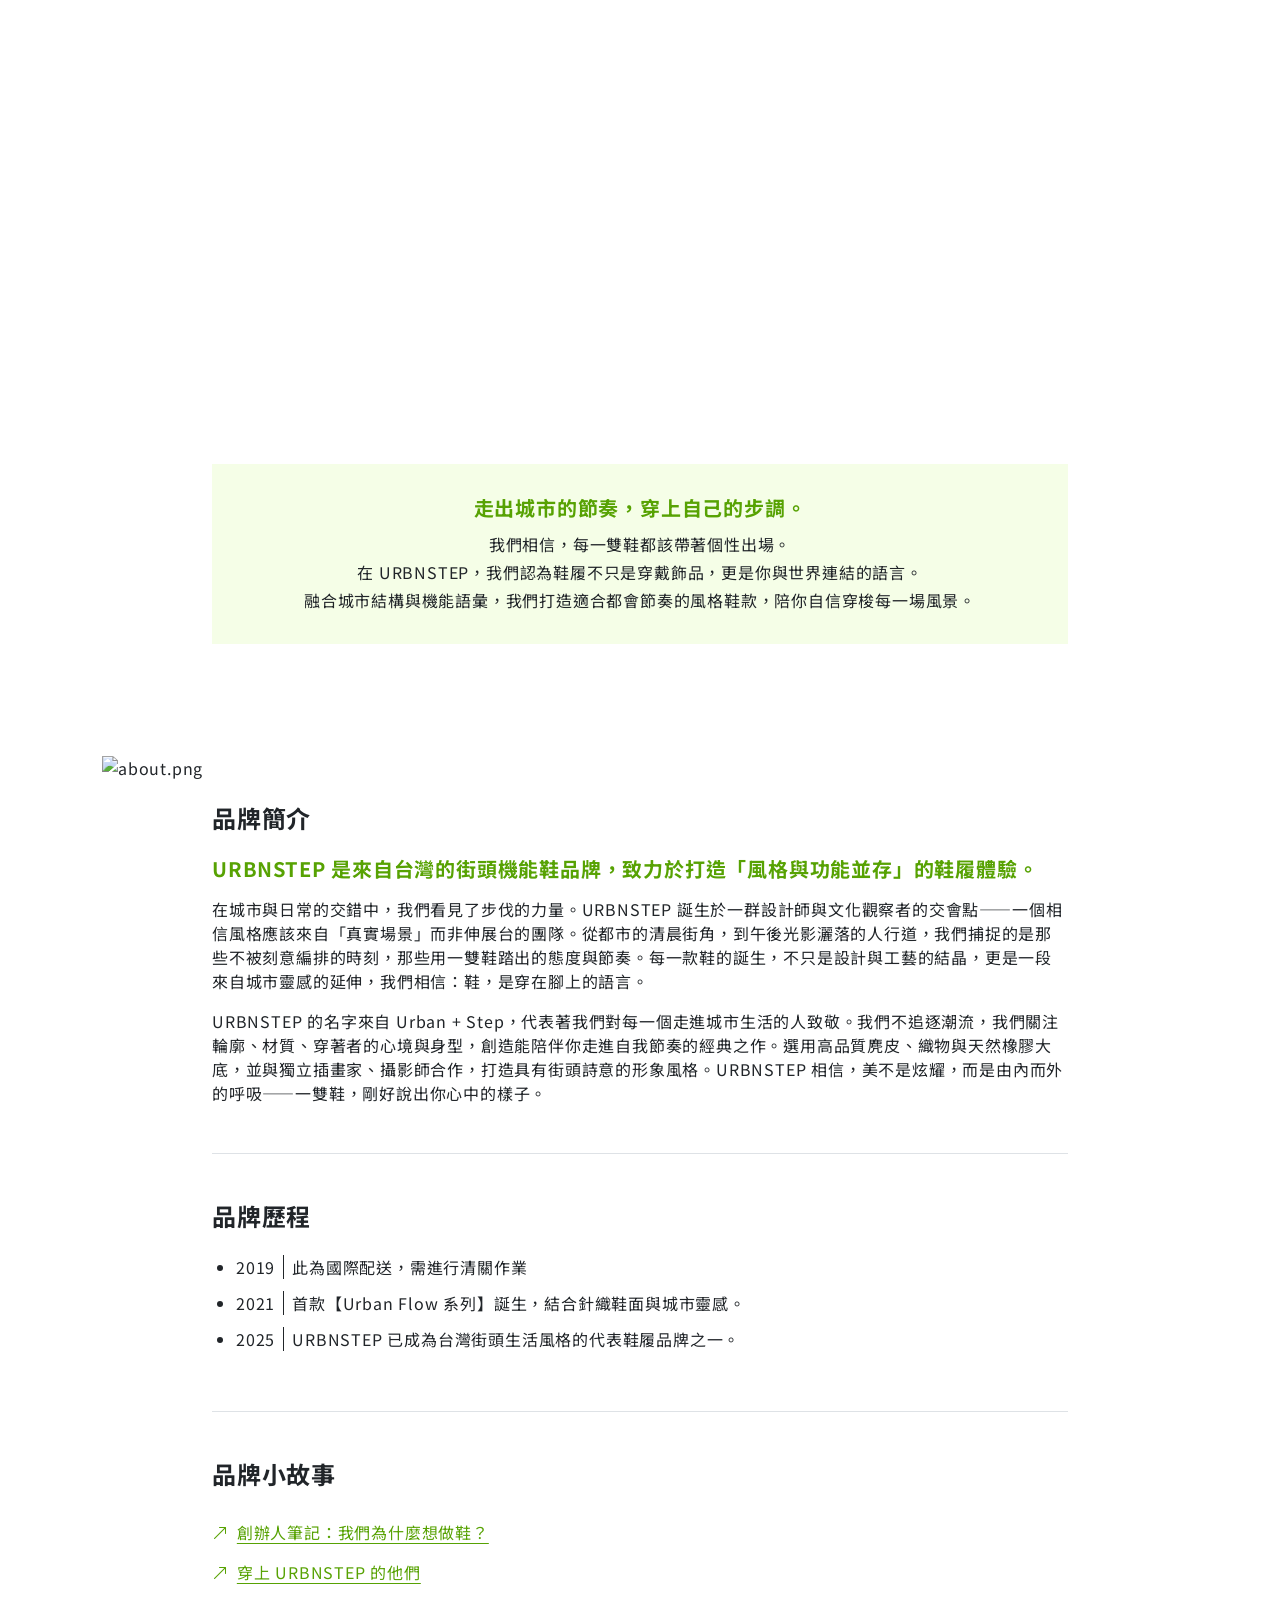
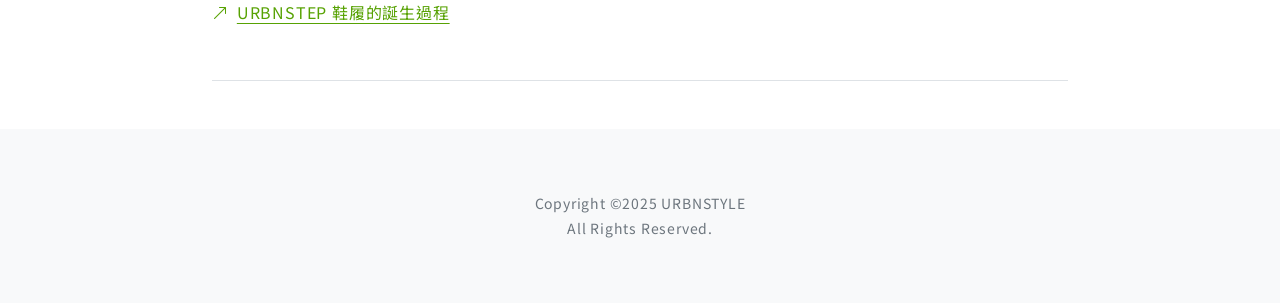
==== story.html @ c9100e8e "第一次上傳：鞋子電商網頁" ====
<!DOCTYPE html>
<html lang="zh-TW">
<head>
    <meta charset="UTF-8">
    <meta name="viewport" content="width=device-width, initial-scale=1.0">
    <title>第一堂 - 品牌介紹頁</title>
    <link rel="stylesheet" href="css/reset.css">
    <link rel="stylesheet" href="css/style.css">
    <link rel="preconnect" href="https://fonts.googleapis.com">
<link rel="preconnect" href="https://fonts.gstatic.com" crossorigin>
<link href="https://fonts.googleapis.com/css2?family=Castoro:ital@0;1&family=Exile&family=LXGW+WenKai+TC&family=Noto+Sans+JP:wght@100..900&family=Noto+Sans+TC:wght@100..900&display=swap" rel="stylesheet">
<link rel="stylesheet" href="https://cdn.jsdelivr.net/npm/bootstrap-icons@1.13.1/font/bootstrap-icons.min.css">
</head>
<body>
        <div class="header">
            <h1 class="h1 text-white">
                品牌故事<br><span class="eng-title">Brand Story</span>
            </h1>
        </div>
        <div class="container">
            <div class=" py-64 ">
                <div class="bg-primary-100 p-32 story mb-48">
                    <h3 class="h5 text-primary-400 mb-12">走出城市的節奏，穿上自己的步調。</h3>
                    <p class="mb-4">我們相信，每一雙鞋都該帶著個性出場。</p>
                    <p class="mb-4">在 URBNSTEP，我們認為鞋履不只是穿戴飾品，更是你與世界連結的語言。</p>
                    <p>融合城市結構與機能語彙，我們打造適合都會節奏的風格鞋款，陪你自信穿梭每一場風景。</p>
                </div>
            </div>
            <div class="line mb-48 pb-48 about">
            <img src="https://github.com/hexschool/2022-web-layout-training/blob/main/2025-week1/about.png?raw=true" alt="about.png" class="mb-24">
            <h2 class="h4 mb-24">品牌簡介</h2>
            <p class="h5 text-primary-400 mb-16">URBNSTEP 是來自台灣的街頭機能鞋品牌，致力於打造「風格與功能並存」的鞋履體驗。</p>
            <p class="mb-16">在城市與日常的交錯中，我們看見了步伐的力量。URBNSTEP 誕生於一群設計師與文化觀察者的交會點——一個相信風格應該來自「真實場景」而非伸展台的團隊。從都市的清晨街角，到午後光影灑落的人行道，我們捕捉的是那些不被刻意編排的時刻，那些用一雙鞋踏出的態度與節奏。每一款鞋的誕生，不只是設計與工藝的結晶，更是一段來自城市靈感的延伸，我們相信：鞋，是穿在腳上的語言。</p>
            <p>URBNSTEP 的名字來自 Urban + Step，代表著我們對每一個走進城市生活的人致敬。我們不追逐潮流，我們關注輪廓、材質、穿著者的心境與身型，創造能陪伴你走進自我節奏的經典之作。選用高品質麂皮、織物與天然橡膠大底，並與獨立插畫家、攝影師合作，打造具有街頭詩意的形象風格。URBNSTEP 相信，美不是炫耀，而是由內而外的呼吸——一雙鞋，剛好說出你心中的樣子。</p>
            
            </div>
            <div class="line mb-48 pb-48">
                <h2 class="h4 mb-24">品牌歷程</h2>
                <ul class="history-list">
                    <li class="mb-12"><time datetime="2019" class="pe-8">2019</time><span class="history">此為國際配送，需進行清關作業
                    </span></li>
                    <li class="mb-12"><time datetime="2021" class="pe-8">2021</time><span class="history">首款【Urban Flow 系列】誕生，結合針織鞋面與城市靈感。
                    </span></li><li class="mb-12"><time datetime="2025" class="pe-8">2025</time><span class="history">URBNSTEP 已成為台灣街頭生活風格的代表鞋履品牌之一。
                    </span></li>    
                </ul>
            </div>
            <div class="line mb-48 pb-48">
                <h2 class="h4 mb-24">品牌小故事</h2>
                <a href="#" class="py-8"><i class="bi bi-arrow-up-right"></i>創辦人筆記：我們為什麼想做鞋？</a>
                <a href="#" class="py-8"><i class="bi bi-arrow-up-right"></i>穿上 URBNSTEP 的他們</a>
                <a href="#" class="py-8"><i class="bi bi-arrow-up-right"></i>URBNSTEP 鞋履的誕生過程</a>
            </div>
        </div>
        <footer class="text-sm text-primary-600 py-64 bg-neutral-100 footer">
            <p class="mb-4 text-neutral-600">Copyright ©2025 URBNSTYLE</p>
            <p class="text-neutral-600">All Rights Reserved.</p>
        </footer>
</body>
</html>
---- css/style.css ----
/* 引入字體 */
@import url('https://fonts.googleapis.com/css2?family=Castoro:ital@0;1&family=Exile&family=LXGW+WenKai+TC&family=Noto+Sans+JP:wght@100..900&family=Noto+Sans+TC:wght@100..900&display=swap');

a {
    color: var(--primary-400);
    text-underline-offset: 4px;
    display: block;
}
a:hover {
    color: #ffa0fa;
    text-decoration: underline;
}

body{
    font-family: "Noto Sans TC", sans-serif;
    line-height: 1.5;
    letter-spacing: 0.05em;
    color: var(--neutral-900);
}

img{
    vertical-align: middle;
}

.container {
    max-width: 856px;
    margin: 0 auto;
}
/* 顏色變數 */

:root {
    --primary-100: #f5fee7;
    --primary-200: #e8fec5;
    --primary-300: #c0fa73;
    --primary-400: #57A203;
    --primary-500: #477a11;
    --neutral-0:   #ffffff;
    --neutral-100: #F8F9FA;
    --neutral-200: #e9ecef;
    --neutral-300: #DEE2E6;
    --neutral-400: #ced4da;
    --neutral-500: #adb5bd;
    --neutral-600: #6c757d;
    --neutral-700: #495057;
    --neutral-800: #343a40;
    --neutral-900: #212529;
    --danger-300:  #d74f4f;
}
/* 字體大小 */
.h1{
    font-size: 40px;
    line-height: 1.2;
    font-weight: 700;
}
.h2{
    font-size: 36px;
    line-height: 1.2;
    font-weight: 700;
}
.h3 {
    font-size: 28px;
    line-height: 1.2;
    font-weight: 700;
}
.h4 {
    font-size: 24px;
    line-height: 1.2;
    font-weight: 700;
}
.h5 {
    font-size: 20px;
    line-height: 1.2;
    font-weight: 700;
}

.text-sm{
    font-size: 14px;
    font-weight: 400;
}
/* 文字顏色 */
.text-white{
    color: var(--neutral-0);
}
.text-neutral-600{
    color: var(--neutral-600);
}
.text-primary-400{
    color: var(--primary-400);
}

.bg-primary-100{
    background-color: var(--primary-100);
}

.bg-neutral-100{
    background-color: var(--neutral-100);
}   

.bg-neutral-300{
    background-color: var(--neutral-300);
}

.bg-neutral-600{
    background-color: var(--neutral-600);
}

.bg-neutral-900{
    background-color: var(--neutral-900);
}
/* 對齊 */
.p-32 {
    padding: 32px;
}

.py-64 {
    padding-top: 64px;
    padding-bottom: 64px;
}
.py-32 {
    padding-top: 32px;
    padding-bottom: 32px;
}
.py-8 {
    padding-top: 8px;
    padding-bottom: 8px;
}
.pb-48 {
    padding-bottom: 48px;
}

.pe-8 {
    padding-right: 8px;
}

.py-64 {
    padding-top: 64px;
    padding-bottom: 64px;
}
.mb-48 {
    margin-bottom: 48px;
}

.mb-24 {
    margin-bottom: 24px;
}
.mb-12 {
    margin-bottom: 12px;
}
.mb-16 {
    margin-bottom: 16px;
}
.mb-4 {
    margin-bottom: 4px;
}

/* 正文開始～～ */

.header {
    background-image: url('https://github.com/hexschool/2022-web-layout-training/blob/main/2025-week1/hero.png?raw=true');
    background-repeat: no-repeat;
    background-size: cover;
    background-position: center;
    padding: 152px 0px;
    text-align: center;
}

.eng-title {
    font-size: 28px;
}

.story {
    background-repeat: 12px;
    text-align: center;
}

.about img {
    width: 1076px;
    margin-right: -110px;
    margin-left: -110px; 
}
.line{
    border-bottom: 1px solid var(--neutral-300);
}

.history {
    border-left: 1px solid var(--neutral-900);
    padding-left: 8px;
}
.history-list {
    list-style-type: disc;
    padding-left: 24px;
}
.bi {
    padding-right: 8px;
    vertical-align: bottom;
}
.footer {
    text-align: center;
}
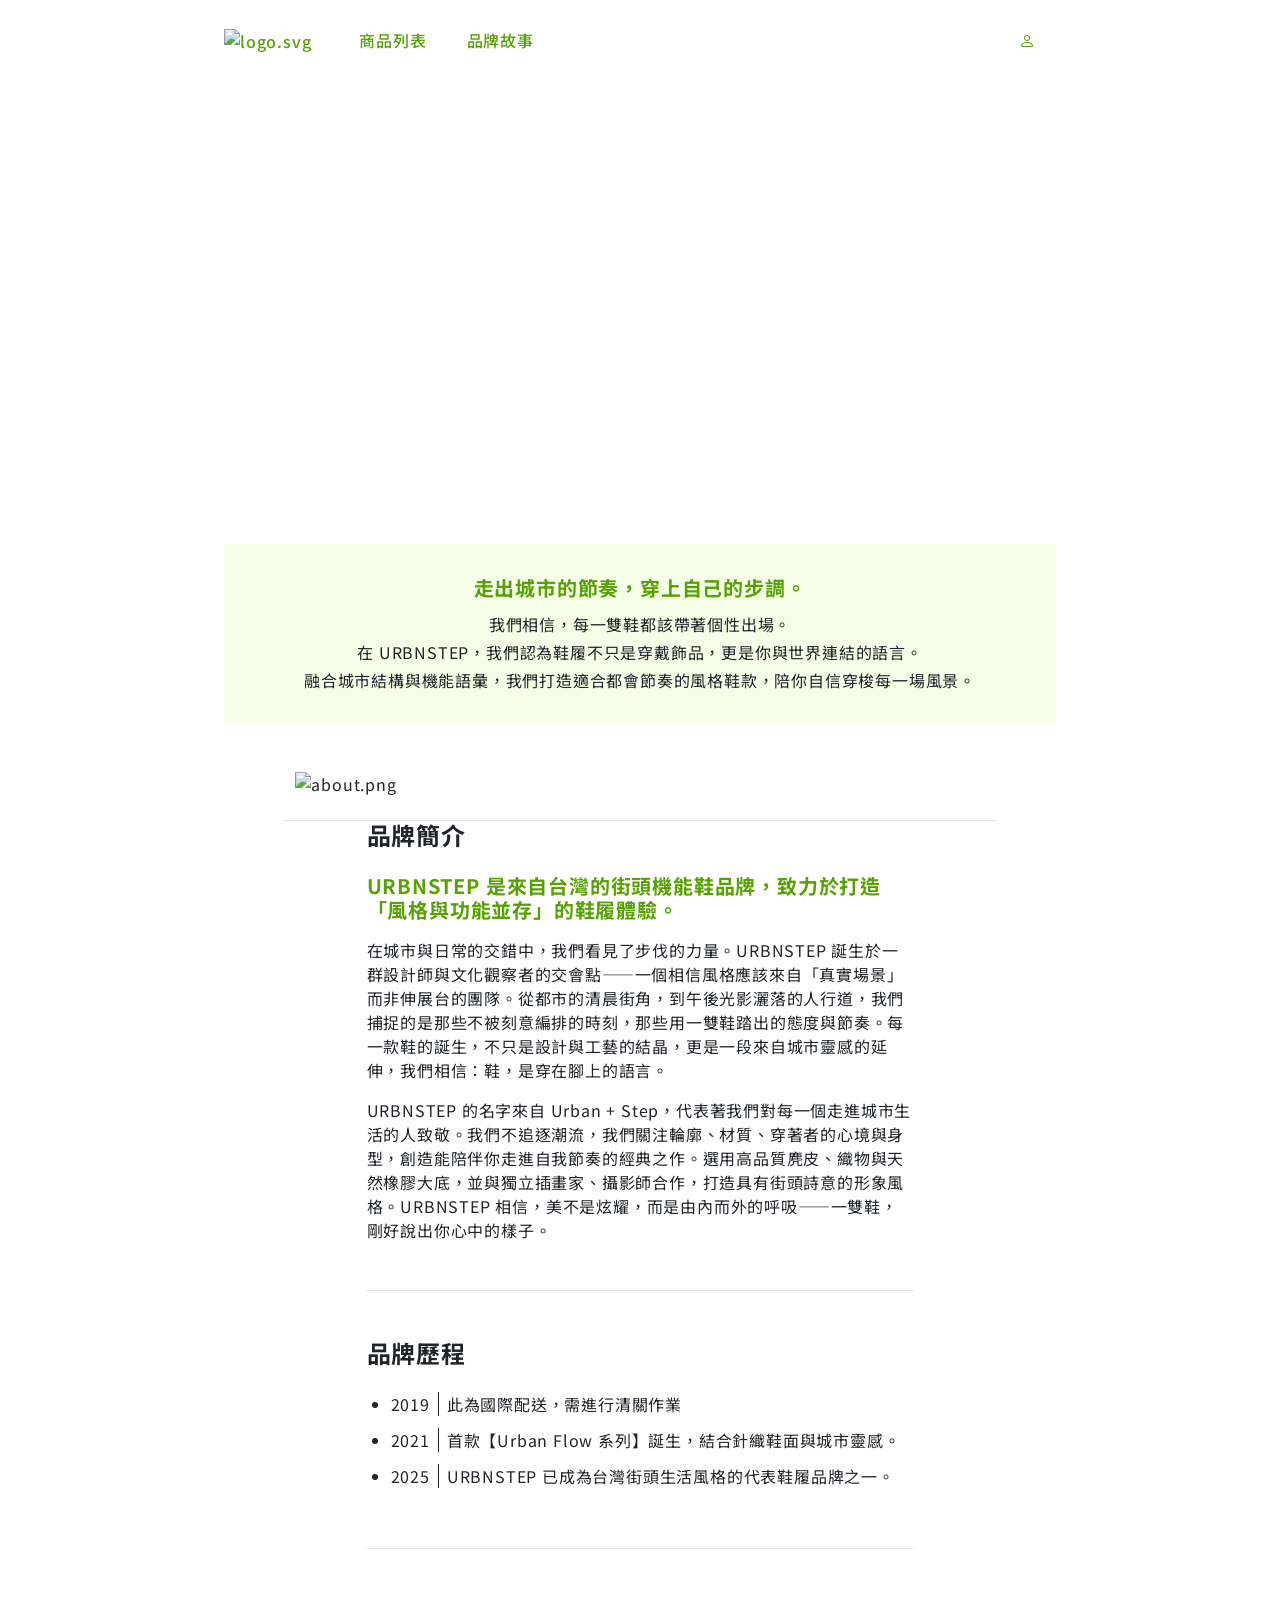
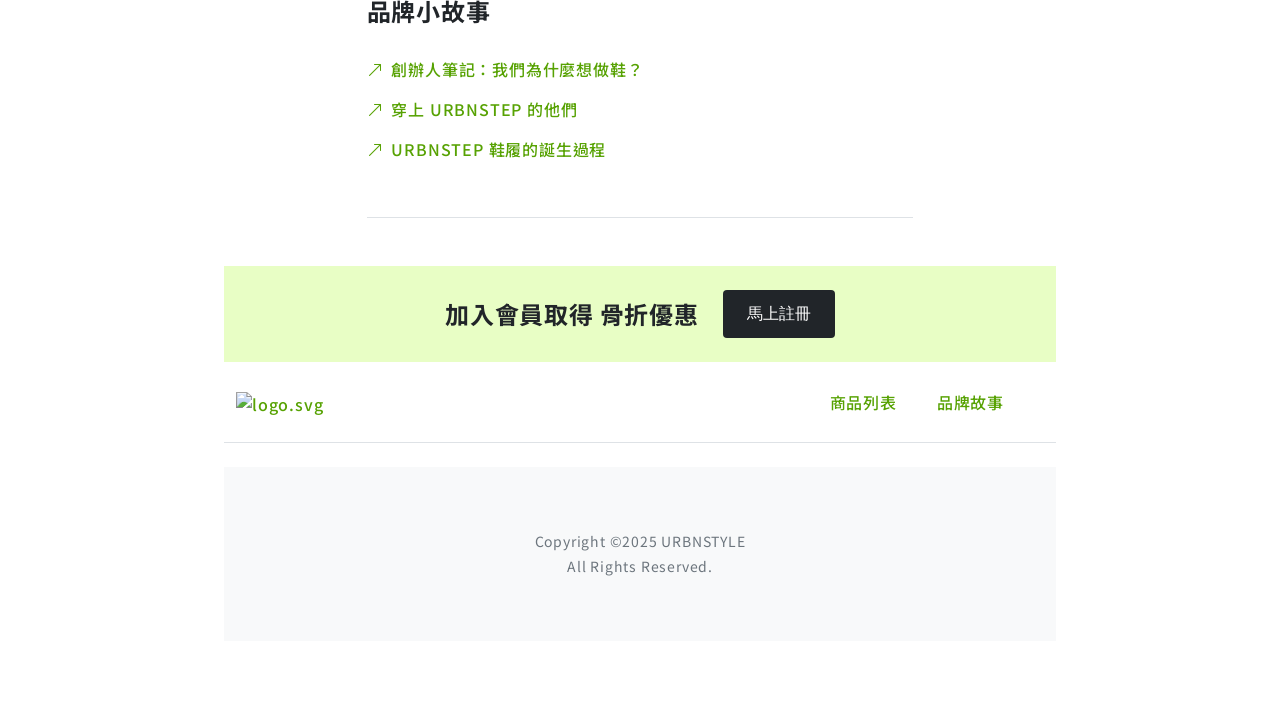
==== commit 849240ed: "上傳第三週作業" ====
--- a/story.html
+++ b/story.html
@@ -5,6 +5,7 @@
     <meta name="viewport" content="width=device-width, initial-scale=1.0">
     <title>第一堂 - 品牌介紹頁</title>
     <link rel="stylesheet" href="css/reset.css">
+    <link rel="stylesheet" href="css/all.css">
     <link rel="stylesheet" href="css/style.css">
     <link rel="preconnect" href="https://fonts.googleapis.com">
 <link rel="preconnect" href="https://fonts.gstatic.com" crossorigin>
@@ -12,30 +13,51 @@
 <link rel="stylesheet" href="https://cdn.jsdelivr.net/npm/bootstrap-icons@1.13.1/font/bootstrap-icons.min.css">
 </head>
 <body>
-        <div class="header">
-            <h1 class="h1 text-white">
+    <nav class="container py-16 py-sm-12 d-flex align-center justify-between">
+        <ul class="d-flex align-center">
+            <li class="mr-48">
+                <a href="index.html"><img src="https://raw.githubusercontent.com/hexschool/2022-web-layout-training/6d666caf369e2de99b649ce9fc967d13e36f30b5/2025-week1/logo.svg" alt="logo.svg"></a>
+            </li>
+            <li class="mr-40 d-sm-none"><a href="products.html" class="py-12">商品列表</a></li>
+            <li class="d-sm-none"><a href="story.html" class="py-12">品牌故事</a></li>
+        </ul>
+    <a href="#" class="p-12"><i class="bi bi-person"></i></a>
+    </nav> 
+    <div class="header">
+            <h1 class="h1 h3-md text-white">
                 品牌故事<br><span class="eng-title">Brand Story</span>
             </h1>
-        </div>
-        <div class="container">
-            <div class=" py-64 ">
-                <div class="bg-primary-100 p-32 story mb-48">
+    </div>
+        <div class="container py-64 py-md-32">
+            <div class="justify-center">
+                <div class="col-md-4">
+                <div class="bg-primary-100 p-32 py-md-24 story quote mb-48 mb-md-32">
                     <h3 class="h5 text-primary-400 mb-12">走出城市的節奏，穿上自己的步調。</h3>
                     <p class="mb-4">我們相信，每一雙鞋都該帶著個性出場。</p>
                     <p class="mb-4">在 URBNSTEP，我們認為鞋履不只是穿戴飾品，更是你與世界連結的語言。</p>
                     <p>融合城市結構與機能語彙，我們打造適合都會節奏的風格鞋款，陪你自信穿梭每一場風景。</p>
                 </div>
+                </div>
             </div>
-            <div class="line mb-48 pb-48 about">
-            <img src="https://github.com/hexschool/2022-web-layout-training/blob/main/2025-week1/about.png?raw=true" alt="about.png" class="mb-24">
-            <h2 class="h4 mb-24">品牌簡介</h2>
-            <p class="h5 text-primary-400 mb-16">URBNSTEP 是來自台灣的街頭機能鞋品牌，致力於打造「風格與功能並存」的鞋履體驗。</p>
-            <p class="mb-16">在城市與日常的交錯中，我們看見了步伐的力量。URBNSTEP 誕生於一群設計師與文化觀察者的交會點——一個相信風格應該來自「真實場景」而非伸展台的團隊。從都市的清晨街角，到午後光影灑落的人行道，我們捕捉的是那些不被刻意編排的時刻，那些用一雙鞋踏出的態度與節奏。每一款鞋的誕生，不只是設計與工藝的結晶，更是一段來自城市靈感的延伸，我們相信：鞋，是穿在腳上的語言。</p>
+            <div class="row justify-center">
+                <div class="line col-10 col-md-4">
+                    <img src="https://github.com/hexschool/2022-web-layout-training/blob/main/2025-week1/about.png?raw=true" alt="about.png" class="mb-24 mb-md-16">
+                </div>
+            </div>
+            
+            <div class="row justify-center">
+                <div class="col-8 col-md-4">
+                    <div class="pb-48 pb-md-32 mb-48 mb-md-32 line">
+            <h2 class="h4 h5-md mb-24 mb-md-16">品牌簡介</h2>
+            <p class="h5 h6-md text-primary-400 mb-16 mb-md-12">
+                URBNSTEP 是來自台灣的街頭機能鞋品牌，致力於打造「風格與功能並存」的鞋履體驗。
+            </p>
+            <p class="mb-16 mb-md-12">在城市與日常的交錯中，我們看見了步伐的力量。URBNSTEP 誕生於一群設計師與文化觀察者的交會點——一個相信風格應該來自「真實場景」而非伸展台的團隊。從都市的清晨街角，到午後光影灑落的人行道，我們捕捉的是那些不被刻意編排的時刻，那些用一雙鞋踏出的態度與節奏。每一款鞋的誕生，不只是設計與工藝的結晶，更是一段來自城市靈感的延伸，我們相信：鞋，是穿在腳上的語言。</p>
             <p>URBNSTEP 的名字來自 Urban + Step，代表著我們對每一個走進城市生活的人致敬。我們不追逐潮流，我們關注輪廓、材質、穿著者的心境與身型，創造能陪伴你走進自我節奏的經典之作。選用高品質麂皮、織物與天然橡膠大底，並與獨立插畫家、攝影師合作，打造具有街頭詩意的形象風格。URBNSTEP 相信，美不是炫耀，而是由內而外的呼吸——一雙鞋，剛好說出你心中的樣子。</p>
             
             </div>
-            <div class="line mb-48 pb-48">
-                <h2 class="h4 mb-24">品牌歷程</h2>
+            <div class="pb-48 pb-md-32 mb-48 mb-md-32 line">
+                <h2 class="h4 h5-md mb-24 mb-md-16">品牌歷程</h2>
                 <ul class="history-list">
                     <li class="mb-12"><time datetime="2019" class="pe-8">2019</time><span class="history">此為國際配送，需進行清關作業
                     </span></li>
@@ -44,13 +66,32 @@
                     </span></li>    
                 </ul>
             </div>
-            <div class="line mb-48 pb-48">
-                <h2 class="h4 mb-24">品牌小故事</h2>
+            <div class="line mb-48 pb-48 pb-md-32">
+                <h2 class="h4 h5-md mb-24 mb-md-16">品牌小故事</h2>
                 <a href="#" class="py-8"><i class="bi bi-arrow-up-right"></i>創辦人筆記：我們為什麼想做鞋？</a>
                 <a href="#" class="py-8"><i class="bi bi-arrow-up-right"></i>穿上 URBNSTEP 的他們</a>
                 <a href="#" class="py-8"><i class="bi bi-arrow-up-right"></i>URBNSTEP 鞋履的誕生過程</a>
             </div>
+        </div> 
         </div>
+
+
+        <div class="bg-primary-200 d-flex justify-center align-center py-24">
+        <p class="h4 h5-sm mr-24 me-sm-16">加入會員取得 骨折優惠</p>
+        <button type="button" class="btn btn-dark">馬上註冊</button>
+        </div>
+
+        <nav class="container mb-24 py-sm-12 py-16 d-flex align-center justify-between line d-sm-block">
+        <a href="index.html" class="mb-sm-8"><img src="https://raw.githubusercontent.com/hexschool/2022-web-layout-training/6d666caf369e2de99b649ce9fc967d13e36f30b5/2025-week1/logo.svg" alt="logo.svg"></a>
+        <ul class="d-flex justify-end align-center d-sm-block px-sm-12">
+            <li class="mr-48">
+            </li>
+            <li class="mr-40 ms-sm-0 mb-sm-4"><a href="products.html" class="py-12">商品列表</a></li>
+            <li class="mr-40"><a href="story.html" class="py-12">品牌故事</a></li>
+        </ul>
+    </nav>
+
+
         <footer class="text-sm text-primary-600 py-64 bg-neutral-100 footer">
             <p class="mb-4 text-neutral-600">Copyright ©2025 URBNSTYLE</p>
             <p class="text-neutral-600">All Rights Reserved.</p>
--- a/css/all.css
+++ b/css/all.css
@@ -0,0 +1,537 @@
+/* 引入字體 */
+@import url('https://fonts.googleapis.com/css2?family=Castoro:ital@0;1&family=Exile&family=LXGW+WenKai+TC&family=Noto+Sans+JP:wght@100..900&family=Noto+Sans+TC:wght@100..900&display=swap');
+
+a {
+    color: var(--neutral-900);
+    text-decoration: none;
+    display: block;
+    font-weight: 500;
+}
+a:hover {
+    color: var(--primary-400);
+    text-decoration: underline;
+}
+
+body{
+    font-family: "Noto Sans TC", sans-serif;
+    line-height: 1.5;
+    letter-spacing: 0.05em;
+    color: var(--neutral-900);
+}
+
+img{
+    vertical-align: middle;
+    max-width: 100%;
+    height: auto;
+}
+
+/* 通用樣式 */
+
+.container {
+    max-width: 1320px;
+    margin: 0 auto;
+    padding-left: 12px;
+    padding-right: 12px;
+}
+.row{
+    display: flex;
+    flex-wrap: wrap;
+    margin-right: -12px;
+    margin-left: -12px;
+}
+.col-1 {
+    padding-left: 12px;
+    padding-right: 12px;
+    width: calc(100% / 12);
+}
+.col-2 {
+    padding-left: 12px;
+    padding-right: 12px;
+    width: calc(100% / 12*2);
+}
+.col-3 {
+    padding-left: 12px;
+    padding-right: 12px;
+    width: calc(100% / 12*3);
+}
+.col-4 {
+    padding-left: 12px;
+    padding-right: 12px;
+    width: calc(100% / 12*4);
+}
+.col-5 {
+    padding-left: 12px;
+    padding-right: 12px;
+    width: calc(100% / 12*5);
+}
+.col-6 {
+    padding-left: 12px;
+    padding-right: 12px;
+    width: calc(100% / 12*6);
+}
+.col-7 {
+    padding-left: 12px;
+    padding-right: 12px;
+    width: calc(100% / 12*7);
+}
+.col-8 {
+    padding-left: 12px;
+    padding-right: 12px;
+    width: calc(100% / 12*8);
+}
+.col-9 {
+    padding-left: 12px;
+    padding-right: 12px;
+    width: calc(100% / 12*9);
+}
+.col-10 {
+    padding-left: 12px;
+    padding-right: 12px;
+    width: calc(100% / 12*10);
+}
+.col-11 {
+    padding-left: 12px;
+    padding-right: 12px;
+    width: calc(100% / 12*11);
+}
+.col-12 {
+    padding-left: 12px;
+    padding-right: 12px;
+    width: calc(100% / 12*12);
+}
+@media(max-width:767px){
+    .row {
+        margin-left: -6px;
+        margin-right: -6px;
+    }
+    .col-md-1 {
+        padding-left: 6px;
+        padding-right: 6px;
+        width: calc(100% / 4);
+    }
+    .col-md-2 {
+        padding-left: 6px;
+        padding-right: 6px;
+        width: calc(100% / 4*2);
+    }
+    .col-md-3 {
+        padding-left: 6px;
+        padding-right: 6px;
+        width: calc(100% / 4*3);
+    }
+    .col-md-4 {
+        padding-left: 6px;
+        padding-right: 6px;
+        width: calc(100%);
+    }
+}
+
+
+.d-flex {
+    display: flex;
+}
+.d-none {
+    display: none;
+}
+@media(max-width:767px){
+    .d-md-block {
+        display: block;
+    }
+    .d-md-none {
+        display: none;
+    }
+}
+
+@media(max-width:576px){
+    .d-sm-block {
+        display: block;
+    }
+    .d-sm-none {
+        display: none;
+    }
+}
+
+
+.justify-between {
+    justify-content: space-between;
+    
+}
+.justify-center {
+    justify-content: center;
+    
+}
+.justify-end {
+    justify-content: end;
+}
+
+
+.align-center {
+    align-items: center;
+}
+
+.flex-wrap {
+    flex-wrap: wrap;
+}
+
+.gap-8 {
+    gap: 8px;
+}
+
+
+/* 顏色變數 */
+
+:root {
+    --primary-100: #f5fee7;
+    --primary-200: #e8fec5;
+    --primary-300: #c0fa73;
+    --primary-400: #57A203;
+    --primary-500: #477a11;
+    --neutral-0:   #ffffff;
+    --neutral-100: #F8F9FA;
+    --neutral-200: #e9ecef;
+    --neutral-300: #DEE2E6;
+    --neutral-400: #ced4da;
+    --neutral-500: #adb5bd;
+    --neutral-600: #6c757d;
+    --neutral-700: #495057;
+    --neutral-800: #343a40;
+    --neutral-900: #212529;
+    --danger-300:  #d74f4f;
+}
+/* 字體大小 */
+.h1{
+    font-size: 40px;
+    line-height: 1.2;
+    font-weight: 700;
+}
+.h2{
+    font-size: 36px;
+    line-height: 1.2;
+    font-weight: 700;
+}
+.h3 {
+    font-size: 28px;
+    line-height: 1.2;
+    font-weight: 700;
+}
+.h4 {
+    font-size: 24px;
+    line-height: 1.2;
+    font-weight: 700;
+}
+.h5 {
+    font-size: 20px;
+    line-height: 1.2;
+    font-weight: 700;
+}
+
+@media(max-width:767px){
+    .h3-md {
+        font-size: 28px;
+    }
+    .h4-md {
+        font-size: 24px;
+    }
+    .h5-md {
+        font-size: 20px;
+    }
+    .h6-md {
+        font-size: 16px;
+    }
+}
+
+@media(max-width:576px){
+    .h3-sm{
+        font-size: 28px;
+    }
+    .h4-sm {
+        font-size: 24px;
+    }
+    .h5-sm {
+        font-size: 20px;
+    }
+    .h6-sm {
+        font-size: 16px;
+    }
+}
+
+.text-sm{
+    font-size: 14px;
+    font-weight: 400;
+}
+/* 文字顏色 */
+.text-white{
+    color: var(--neutral-0);
+}
+.text-neutral-600{
+    color: var(--neutral-600);
+}
+.text-primary-400{
+    color: var(--primary-400);
+}
+.text-danger{
+    color: var(--danger-300);
+}
+.bg-primary-100{
+    background-color: var(--primary-100);
+}
+.bg-primary-200{
+    background-color: var(--primary-200);
+}
+
+.bg-neutral-100{
+    background-color: var(--neutral-100);
+}   
+
+.bg-neutral-300{
+    background-color: var(--neutral-300);
+}
+
+.bg-neutral-600{
+    background-color: var(--neutral-600);
+}
+
+.bg-neutral-900{
+    background-color: var(--neutral-900);
+}
+/* 對齊 */
+.p-12 {
+    padding: 12px;
+}
+.p-32 {
+    padding: 32px;
+}
+.py-8 {
+    padding-top: 8px;
+    padding-bottom: 8px;
+}
+.py-12 {
+    padding-top: 12px;
+    padding-bottom: 12px;
+}
+.py-16 {
+    padding-top: 16px;
+    padding-bottom: 16px;
+}
+.py-24{
+    padding-top: 24px;
+    padding-bottom: 24px;
+}
+.py-64 {
+    padding-top: 64px;
+    padding-bottom: 64px;
+}
+.py-32 {
+    padding-top: 32px;
+    padding-bottom: 32px;
+}
+
+.pb-48 {
+    padding-bottom: 48px;
+}
+.p-12 {
+    padding: 12px;
+}
+.pe-8 {
+    padding-right: 8px;
+}
+
+.py-64 {
+    padding-top: 64px;
+    padding-bottom: 64px;
+}
+@media(max-width:767px){
+    .p-md-24 {
+        padding: 24px;
+    }
+    .py-md-16 {
+        padding-top: 16px;
+        padding-bottom: 16px;
+    }
+    .py-md-32 {
+        padding-top: 32px;
+        padding-bottom: 32px;
+    }
+    .pb-md-32 {
+        padding-bottom: 32px;
+    }
+}
+
+@media(max-width:576px){
+    .px-sm-12 {
+        padding-left: 12px;
+        padding-right: 12px;
+    }
+    .py-sm-12 {
+        padding-top: 12px;
+        padding-bottom: 12px;
+    }
+    .py-sm-32 {
+        padding-top: 32px;
+        padding-bottom: 32px;
+    }
+}
+
+.mb-48 {
+    margin-bottom: 48px;
+}
+.mb-32 {
+    margin-bottom: 32px;
+}
+.mb-24 {
+    margin-bottom: 24px;
+}
+.mb-12 {
+    margin-bottom: 12px;
+}
+.mb-16 {
+    margin-bottom: 16px;
+}
+.mb-4 {
+    margin-bottom: 4px;
+}
+.mb-8 {
+    margin-bottom: 8px;
+}
+.mr-48 {
+    margin-right: 48px;
+}
+.mr-40 {
+    margin-right: 40px;
+}
+.mr-12 {
+    margin-right: 12px;
+}
+.mr-8 {
+    margin-right: 8px;
+}
+.mr-24 {
+    margin-right: 24px;
+}
+@media(max-width:767px){
+    .mb-md-0 {
+        margin-bottom: 0;
+    }
+    .mb-md-8 {
+        margin-bottom: 8px;
+    }
+    .mb-md-16 {
+        margin-bottom: 16px;
+    }
+    .mb-md-24 {
+        margin-bottom: 24px;
+    }
+
+    .mb-md-32 {
+        margin-bottom: 32px;
+    }
+}
+
+@media(max-width:576px){
+.me-sm-0 {
+    margin-right: 0;
+}
+.me-sm-16 {
+    margin-right: 16px;
+}
+.mb-sm-4 {
+    margin-bottom: 4px;
+}
+.mb-sm-8 {
+    margin-bottom: 8px;
+}
+
+}
+
+
+/* 正文開始～～ */
+
+.header {
+    background-image: url('https://github.com/hexschool/2022-web-layout-training/blob/main/2025-week1/hero.png?raw=true');
+    background-repeat: no-repeat;
+    background-size: cover;
+    background-position: center;
+    padding: 152px 0px;
+    text-align: center;
+}
+
+.eng-title {
+    font-size: 28px;
+}
+
+.story {
+    background-repeat: 12px;
+    text-align: center;
+}
+
+.about img {
+    width: 1076px;
+    margin-right: -110px;
+    margin-left: -110px; 
+}
+.line{
+    border-bottom: 1px solid var(--neutral-300);
+}
+
+.history {
+    border-left: 1px solid var(--neutral-900);
+    padding-left: 8px;
+}
+.history-list {
+    list-style-type: disc;
+    padding-left: 24px;
+}
+.bi {
+    vertical-align: bottom;
+}
+.footer {
+    text-align: center;
+}
+/* 元件 */
+
+.beadcrumb-item + .beadcrumb-item::before {
+    content: '/';
+    padding:0 12px;
+    color: var(--neutral-300);
+    font-weight: 700;
+}
+.beadcrumb-item {
+    display: flex;
+    font-weight: 500;
+}
+.beadcrumb-link {
+    color: var(--neutral-600);
+}
+
+@media(max-width:767px){
+    .beadcrumb-item + .beadcrumb-item::before {
+        padding: 0 8px;
+    }
+    .beadcrumb-item {
+        font-size: 14px;
+    }
+}
+
+.btn {
+    border-radius: 4px;
+    padding: 12px 24px;
+    font-size: 16px;
+    line-height: 1.5;
+    font-weight: 500;
+    cursor: pointer;
+    border: none;
+    background-color: transparent;
+}
+
+@media(max-width:576px){
+    .btn {
+        padding: 8px 16px;
+    }
+}
+.btn-dark {
+    background-color: var(--neutral-900);
+    color: var(--neutral-0);
+}
+.btn-light {
+    border: 1px solid var(--neutral-900);
+}
--- a/css/style.css
+++ b/css/style.css
@@ -6,7 +6,7 @@
     text-underline-offset: 4px;
     display: block;
 }
-a:hover {
+a:hover { 
     color: #ffa0fa;
     text-decoration: underline;
 }
@@ -167,17 +167,28 @@
 .eng-title {
     font-size: 28px;
 }
+@media (max-width: 767px) {
+    .header{
+        padding: 87px 0;
+        background-image: url(https://github.com/hexschool/2022-web-layout-training/blob/main/2025-week3-4/hero-sm.png?raw=true);    
+    }
+    .eng-title{
+            font-size: 20px;
+        }
+}
 
 .story {
     background-repeat: 12px;
     text-align: center;
 }
 
-.about img {
-    width: 1076px;
-    margin-right: -110px;
-    margin-left: -110px; 
-}
+@media (max-width: 767px) {
+    .quote{
+        text-align: left;
+    }
+}
+
+
 .line{
     border-bottom: 1px solid var(--neutral-300);
 }
@@ -196,4 +207,5 @@
 }
 .footer {
     text-align: center;
-}+}
+
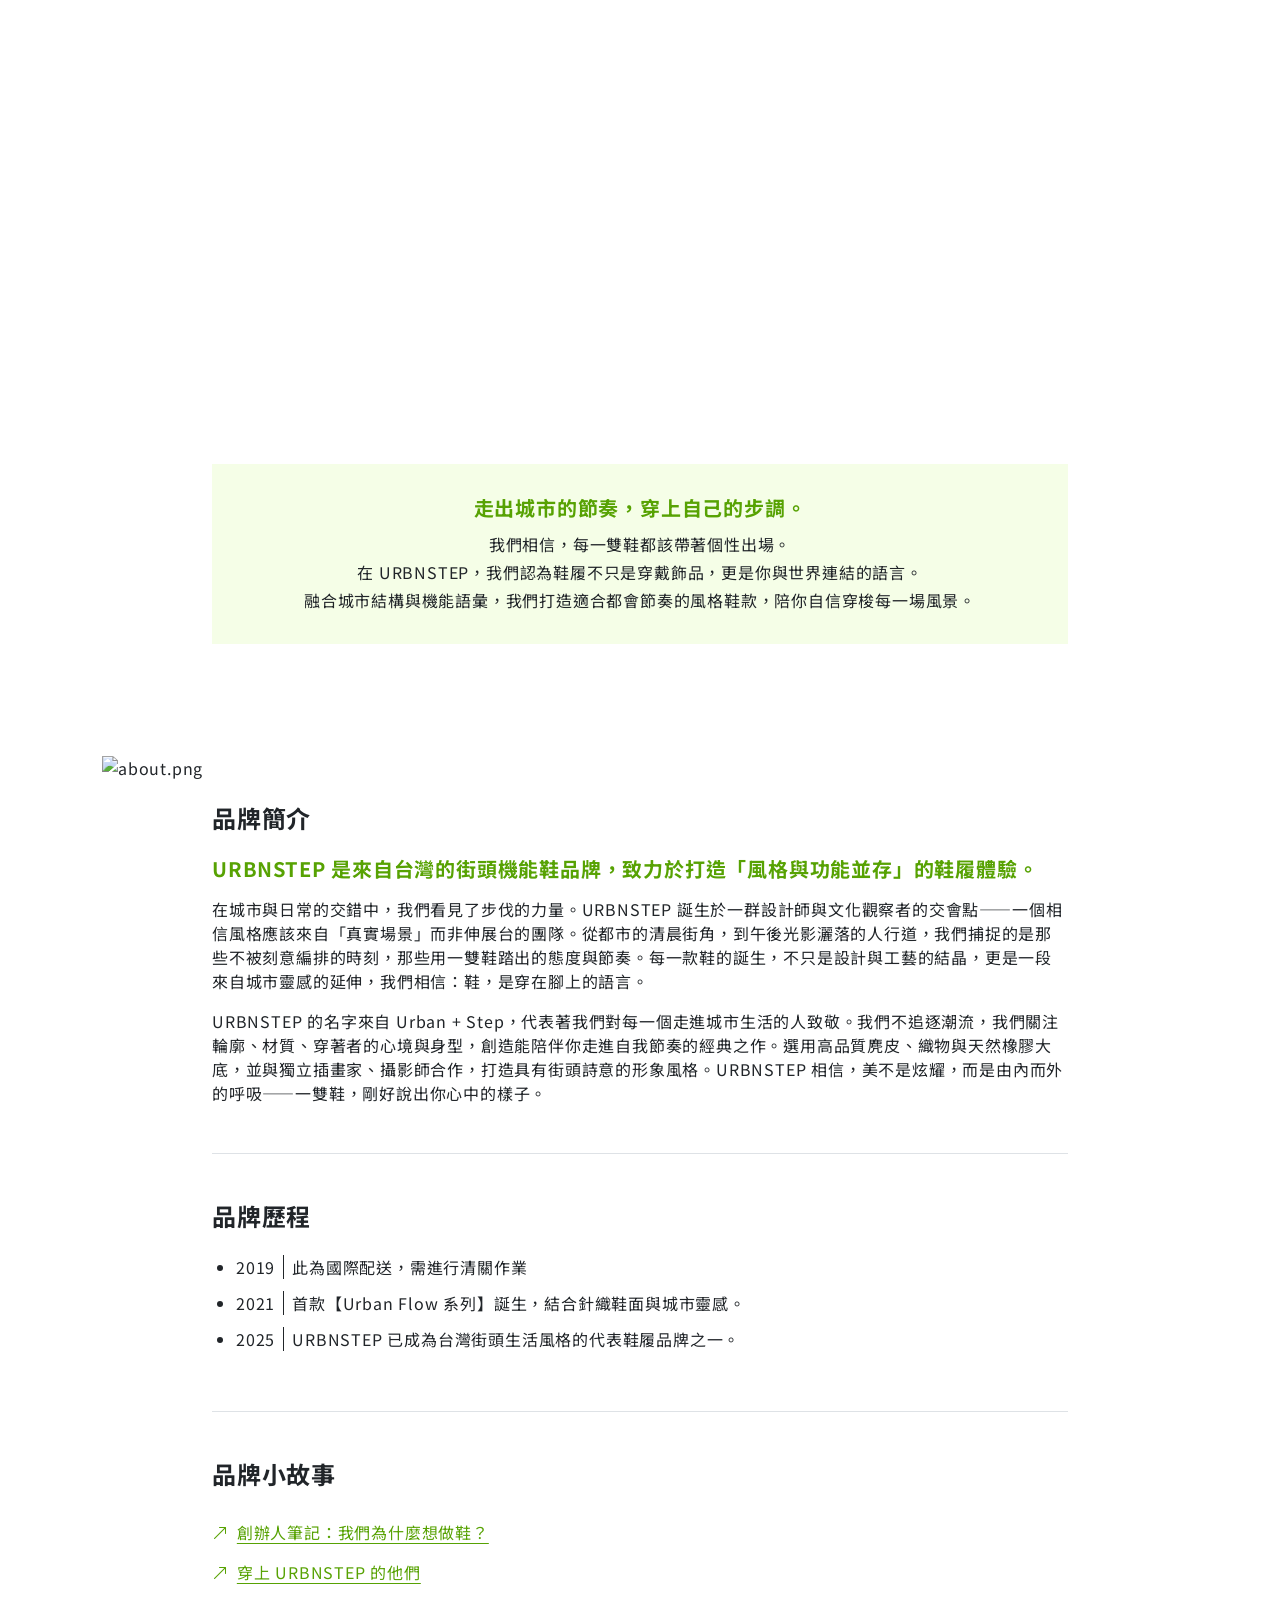
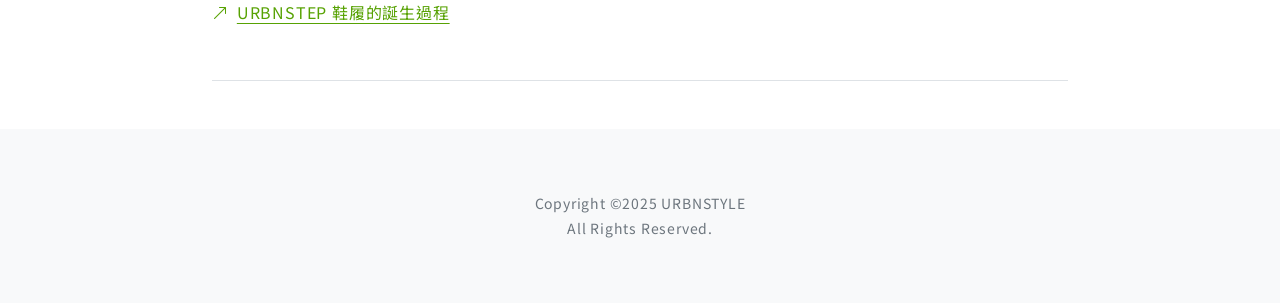
==== commit 88330f58: "修正：week2 還原為第二週原始內容" ====
--- a/story.html
+++ b/story.html
@@ -5,7 +5,6 @@
     <meta name="viewport" content="width=device-width, initial-scale=1.0">
     <title>第一堂 - 品牌介紹頁</title>
     <link rel="stylesheet" href="css/reset.css">
-    <link rel="stylesheet" href="css/all.css">
     <link rel="stylesheet" href="css/style.css">
     <link rel="preconnect" href="https://fonts.googleapis.com">
 <link rel="preconnect" href="https://fonts.gstatic.com" crossorigin>
@@ -13,51 +12,30 @@
 <link rel="stylesheet" href="https://cdn.jsdelivr.net/npm/bootstrap-icons@1.13.1/font/bootstrap-icons.min.css">
 </head>
 <body>
-    <nav class="container py-16 py-sm-12 d-flex align-center justify-between">
-        <ul class="d-flex align-center">
-            <li class="mr-48">
-                <a href="index.html"><img src="https://raw.githubusercontent.com/hexschool/2022-web-layout-training/6d666caf369e2de99b649ce9fc967d13e36f30b5/2025-week1/logo.svg" alt="logo.svg"></a>
-            </li>
-            <li class="mr-40 d-sm-none"><a href="products.html" class="py-12">商品列表</a></li>
-            <li class="d-sm-none"><a href="story.html" class="py-12">品牌故事</a></li>
-        </ul>
-    <a href="#" class="p-12"><i class="bi bi-person"></i></a>
-    </nav> 
-    <div class="header">
-            <h1 class="h1 h3-md text-white">
+        <div class="header">
+            <h1 class="h1 text-white">
                 品牌故事<br><span class="eng-title">Brand Story</span>
             </h1>
-    </div>
-        <div class="container py-64 py-md-32">
-            <div class="justify-center">
-                <div class="col-md-4">
-                <div class="bg-primary-100 p-32 py-md-24 story quote mb-48 mb-md-32">
+        </div>
+        <div class="container">
+            <div class=" py-64 ">
+                <div class="bg-primary-100 p-32 story mb-48">
                     <h3 class="h5 text-primary-400 mb-12">走出城市的節奏，穿上自己的步調。</h3>
                     <p class="mb-4">我們相信，每一雙鞋都該帶著個性出場。</p>
                     <p class="mb-4">在 URBNSTEP，我們認為鞋履不只是穿戴飾品，更是你與世界連結的語言。</p>
                     <p>融合城市結構與機能語彙，我們打造適合都會節奏的風格鞋款，陪你自信穿梭每一場風景。</p>
                 </div>
-                </div>
             </div>
-            <div class="row justify-center">
-                <div class="line col-10 col-md-4">
-                    <img src="https://github.com/hexschool/2022-web-layout-training/blob/main/2025-week1/about.png?raw=true" alt="about.png" class="mb-24 mb-md-16">
-                </div>
-            </div>
-            
-            <div class="row justify-center">
-                <div class="col-8 col-md-4">
-                    <div class="pb-48 pb-md-32 mb-48 mb-md-32 line">
-            <h2 class="h4 h5-md mb-24 mb-md-16">品牌簡介</h2>
-            <p class="h5 h6-md text-primary-400 mb-16 mb-md-12">
-                URBNSTEP 是來自台灣的街頭機能鞋品牌，致力於打造「風格與功能並存」的鞋履體驗。
-            </p>
-            <p class="mb-16 mb-md-12">在城市與日常的交錯中，我們看見了步伐的力量。URBNSTEP 誕生於一群設計師與文化觀察者的交會點——一個相信風格應該來自「真實場景」而非伸展台的團隊。從都市的清晨街角，到午後光影灑落的人行道，我們捕捉的是那些不被刻意編排的時刻，那些用一雙鞋踏出的態度與節奏。每一款鞋的誕生，不只是設計與工藝的結晶，更是一段來自城市靈感的延伸，我們相信：鞋，是穿在腳上的語言。</p>
+            <div class="line mb-48 pb-48 about">
+            <img src="https://github.com/hexschool/2022-web-layout-training/blob/main/2025-week1/about.png?raw=true" alt="about.png" class="mb-24">
+            <h2 class="h4 mb-24">品牌簡介</h2>
+            <p class="h5 text-primary-400 mb-16">URBNSTEP 是來自台灣的街頭機能鞋品牌，致力於打造「風格與功能並存」的鞋履體驗。</p>
+            <p class="mb-16">在城市與日常的交錯中，我們看見了步伐的力量。URBNSTEP 誕生於一群設計師與文化觀察者的交會點——一個相信風格應該來自「真實場景」而非伸展台的團隊。從都市的清晨街角，到午後光影灑落的人行道，我們捕捉的是那些不被刻意編排的時刻，那些用一雙鞋踏出的態度與節奏。每一款鞋的誕生，不只是設計與工藝的結晶，更是一段來自城市靈感的延伸，我們相信：鞋，是穿在腳上的語言。</p>
             <p>URBNSTEP 的名字來自 Urban + Step，代表著我們對每一個走進城市生活的人致敬。我們不追逐潮流，我們關注輪廓、材質、穿著者的心境與身型，創造能陪伴你走進自我節奏的經典之作。選用高品質麂皮、織物與天然橡膠大底，並與獨立插畫家、攝影師合作，打造具有街頭詩意的形象風格。URBNSTEP 相信，美不是炫耀，而是由內而外的呼吸——一雙鞋，剛好說出你心中的樣子。</p>
             
             </div>
-            <div class="pb-48 pb-md-32 mb-48 mb-md-32 line">
-                <h2 class="h4 h5-md mb-24 mb-md-16">品牌歷程</h2>
+            <div class="line mb-48 pb-48">
+                <h2 class="h4 mb-24">品牌歷程</h2>
                 <ul class="history-list">
                     <li class="mb-12"><time datetime="2019" class="pe-8">2019</time><span class="history">此為國際配送，需進行清關作業
                     </span></li>
@@ -66,32 +44,13 @@
                     </span></li>    
                 </ul>
             </div>
-            <div class="line mb-48 pb-48 pb-md-32">
-                <h2 class="h4 h5-md mb-24 mb-md-16">品牌小故事</h2>
+            <div class="line mb-48 pb-48">
+                <h2 class="h4 mb-24">品牌小故事</h2>
                 <a href="#" class="py-8"><i class="bi bi-arrow-up-right"></i>創辦人筆記：我們為什麼想做鞋？</a>
                 <a href="#" class="py-8"><i class="bi bi-arrow-up-right"></i>穿上 URBNSTEP 的他們</a>
                 <a href="#" class="py-8"><i class="bi bi-arrow-up-right"></i>URBNSTEP 鞋履的誕生過程</a>
             </div>
-        </div> 
         </div>
-
-
-        <div class="bg-primary-200 d-flex justify-center align-center py-24">
-        <p class="h4 h5-sm mr-24 me-sm-16">加入會員取得 骨折優惠</p>
-        <button type="button" class="btn btn-dark">馬上註冊</button>
-        </div>
-
-        <nav class="container mb-24 py-sm-12 py-16 d-flex align-center justify-between line d-sm-block">
-        <a href="index.html" class="mb-sm-8"><img src="https://raw.githubusercontent.com/hexschool/2022-web-layout-training/6d666caf369e2de99b649ce9fc967d13e36f30b5/2025-week1/logo.svg" alt="logo.svg"></a>
-        <ul class="d-flex justify-end align-center d-sm-block px-sm-12">
-            <li class="mr-48">
-            </li>
-            <li class="mr-40 ms-sm-0 mb-sm-4"><a href="products.html" class="py-12">商品列表</a></li>
-            <li class="mr-40"><a href="story.html" class="py-12">品牌故事</a></li>
-        </ul>
-    </nav>
-
-
         <footer class="text-sm text-primary-600 py-64 bg-neutral-100 footer">
             <p class="mb-4 text-neutral-600">Copyright ©2025 URBNSTYLE</p>
             <p class="text-neutral-600">All Rights Reserved.</p>
--- a/css/style.css
+++ b/css/style.css
@@ -6,7 +6,7 @@
     text-underline-offset: 4px;
     display: block;
 }
-a:hover { 
+a:hover {
     color: #ffa0fa;
     text-decoration: underline;
 }
@@ -167,28 +167,17 @@
 .eng-title {
     font-size: 28px;
 }
-@media (max-width: 767px) {
-    .header{
-        padding: 87px 0;
-        background-image: url(https://github.com/hexschool/2022-web-layout-training/blob/main/2025-week3-4/hero-sm.png?raw=true);    
-    }
-    .eng-title{
-            font-size: 20px;
-        }
-}
 
 .story {
     background-repeat: 12px;
     text-align: center;
 }
 
-@media (max-width: 767px) {
-    .quote{
-        text-align: left;
-    }
+.about img {
+    width: 1076px;
+    margin-right: -110px;
+    margin-left: -110px; 
 }
-
-
 .line{
     border-bottom: 1px solid var(--neutral-300);
 }
@@ -207,5 +196,4 @@
 }
 .footer {
     text-align: center;
-}
-
+}
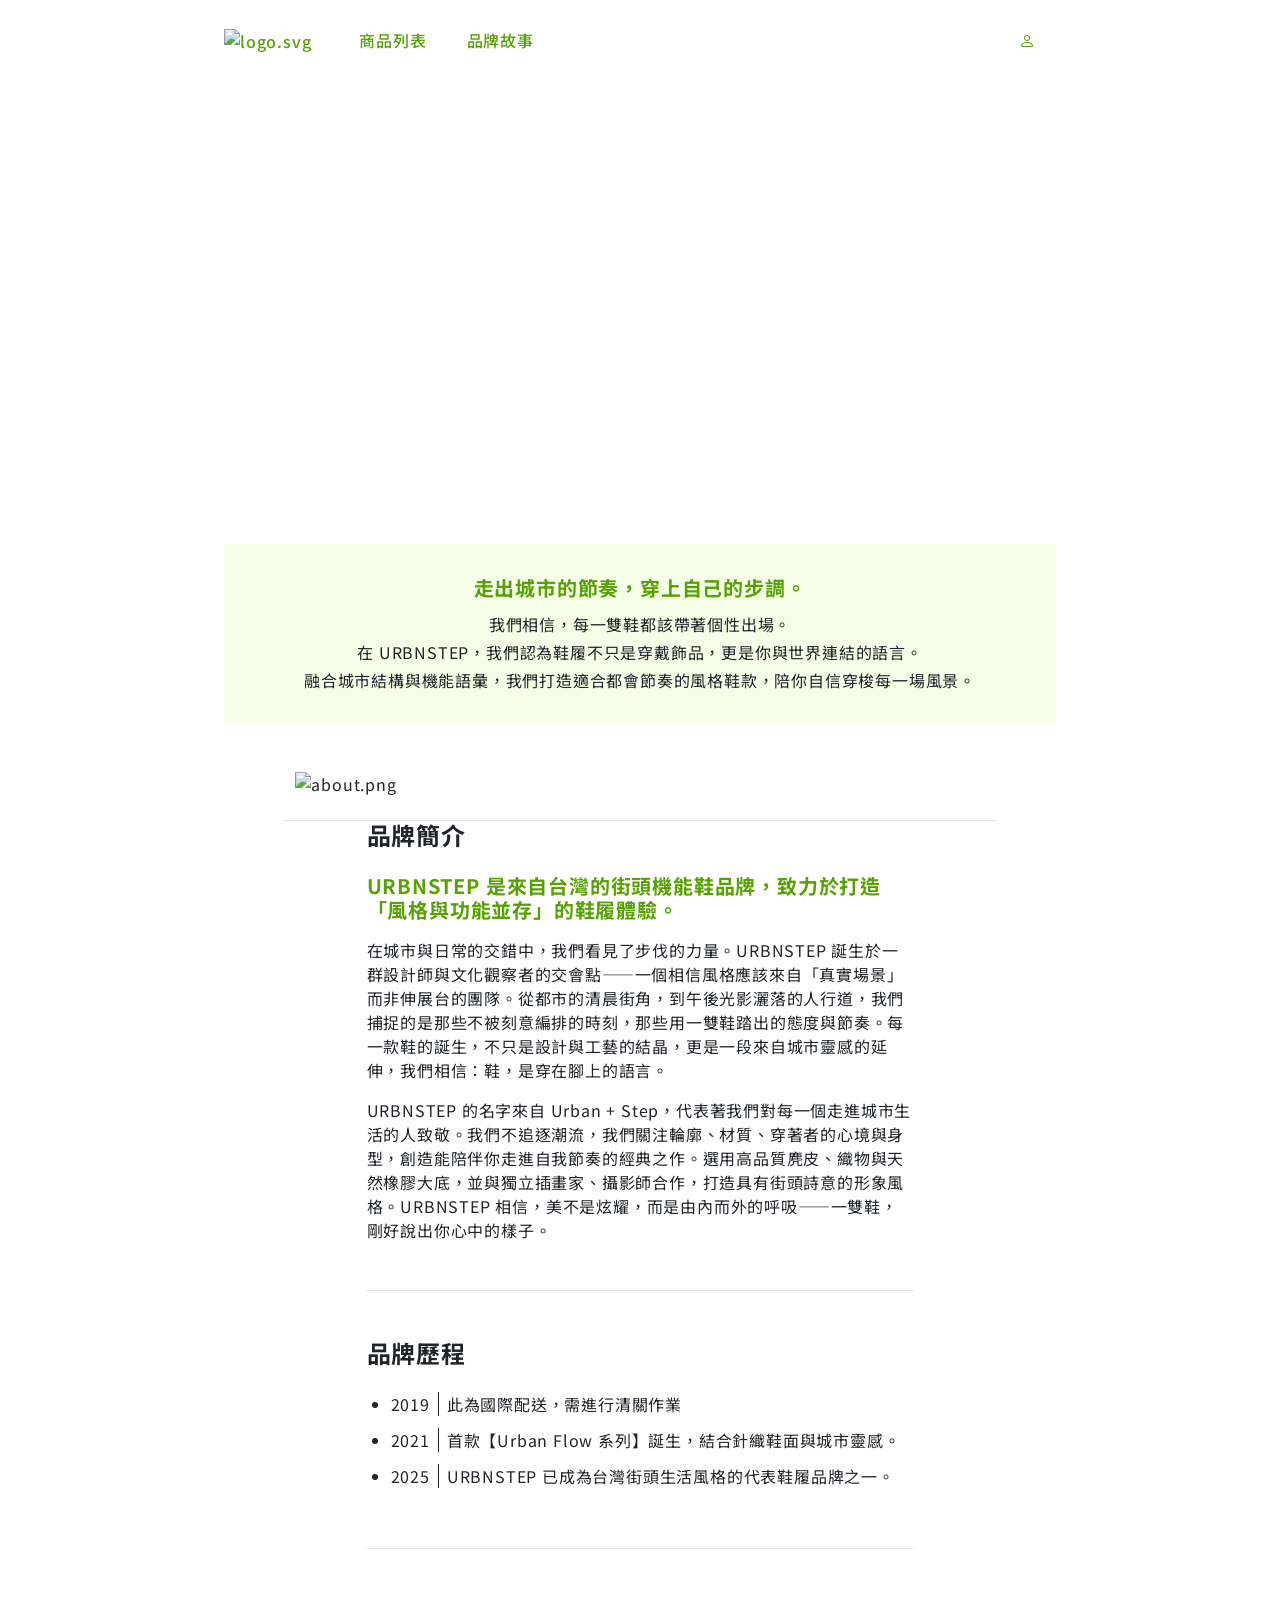
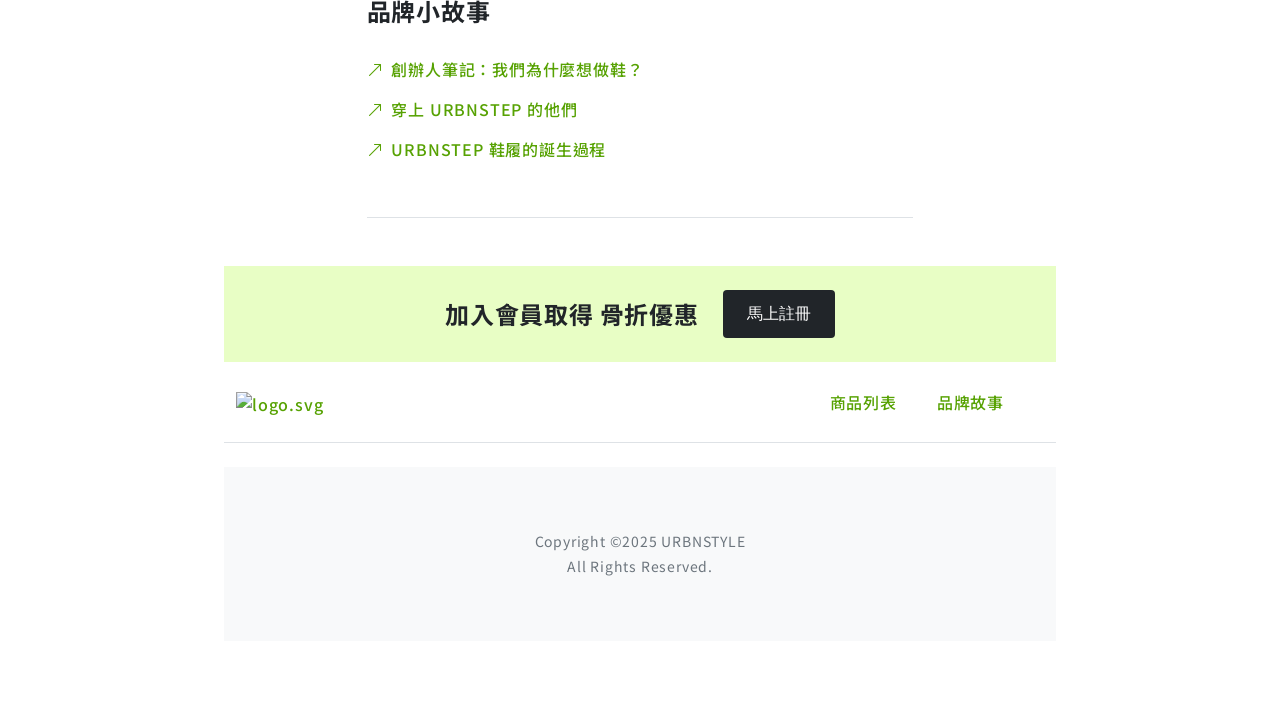
==== commit 57d2b900: "還原 week3 正確版本" ====
--- a/story.html
+++ b/story.html
@@ -5,6 +5,7 @@
     <meta name="viewport" content="width=device-width, initial-scale=1.0">
     <title>第一堂 - 品牌介紹頁</title>
     <link rel="stylesheet" href="css/reset.css">
+    <link rel="stylesheet" href="css/all.css">
     <link rel="stylesheet" href="css/style.css">
     <link rel="preconnect" href="https://fonts.googleapis.com">
 <link rel="preconnect" href="https://fonts.gstatic.com" crossorigin>
@@ -12,30 +13,51 @@
 <link rel="stylesheet" href="https://cdn.jsdelivr.net/npm/bootstrap-icons@1.13.1/font/bootstrap-icons.min.css">
 </head>
 <body>
-        <div class="header">
-            <h1 class="h1 text-white">
+    <nav class="container py-16 py-sm-12 d-flex align-center justify-between">
+        <ul class="d-flex align-center">
+            <li class="mr-48">
+                <a href="index.html"><img src="https://raw.githubusercontent.com/hexschool/2022-web-layout-training/6d666caf369e2de99b649ce9fc967d13e36f30b5/2025-week1/logo.svg" alt="logo.svg"></a>
+            </li>
+            <li class="mr-40 d-sm-none"><a href="products.html" class="py-12">商品列表</a></li>
+            <li class="d-sm-none"><a href="story.html" class="py-12">品牌故事</a></li>
+        </ul>
+    <a href="#" class="p-12"><i class="bi bi-person"></i></a>
+    </nav> 
+    <div class="header">
+            <h1 class="h1 h3-md text-white">
                 品牌故事<br><span class="eng-title">Brand Story</span>
             </h1>
-        </div>
-        <div class="container">
-            <div class=" py-64 ">
-                <div class="bg-primary-100 p-32 story mb-48">
+    </div>
+        <div class="container py-64 py-md-32">
+            <div class="justify-center">
+                <div class="col-md-4">
+                <div class="bg-primary-100 p-32 py-md-24 story quote mb-48 mb-md-32">
                     <h3 class="h5 text-primary-400 mb-12">走出城市的節奏，穿上自己的步調。</h3>
                     <p class="mb-4">我們相信，每一雙鞋都該帶著個性出場。</p>
                     <p class="mb-4">在 URBNSTEP，我們認為鞋履不只是穿戴飾品，更是你與世界連結的語言。</p>
                     <p>融合城市結構與機能語彙，我們打造適合都會節奏的風格鞋款，陪你自信穿梭每一場風景。</p>
                 </div>
+                </div>
             </div>
-            <div class="line mb-48 pb-48 about">
-            <img src="https://github.com/hexschool/2022-web-layout-training/blob/main/2025-week1/about.png?raw=true" alt="about.png" class="mb-24">
-            <h2 class="h4 mb-24">品牌簡介</h2>
-            <p class="h5 text-primary-400 mb-16">URBNSTEP 是來自台灣的街頭機能鞋品牌，致力於打造「風格與功能並存」的鞋履體驗。</p>
-            <p class="mb-16">在城市與日常的交錯中，我們看見了步伐的力量。URBNSTEP 誕生於一群設計師與文化觀察者的交會點——一個相信風格應該來自「真實場景」而非伸展台的團隊。從都市的清晨街角，到午後光影灑落的人行道，我們捕捉的是那些不被刻意編排的時刻，那些用一雙鞋踏出的態度與節奏。每一款鞋的誕生，不只是設計與工藝的結晶，更是一段來自城市靈感的延伸，我們相信：鞋，是穿在腳上的語言。</p>
+            <div class="row justify-center">
+                <div class="line col-10 col-md-4">
+                    <img src="https://github.com/hexschool/2022-web-layout-training/blob/main/2025-week1/about.png?raw=true" alt="about.png" class="mb-24 mb-md-16">
+                </div>
+            </div>
+            
+            <div class="row justify-center">
+                <div class="col-8 col-md-4">
+                    <div class="pb-48 pb-md-32 mb-48 mb-md-32 line">
+            <h2 class="h4 h5-md mb-24 mb-md-16">品牌簡介</h2>
+            <p class="h5 h6-md text-primary-400 mb-16 mb-md-12">
+                URBNSTEP 是來自台灣的街頭機能鞋品牌，致力於打造「風格與功能並存」的鞋履體驗。
+            </p>
+            <p class="mb-16 mb-md-12">在城市與日常的交錯中，我們看見了步伐的力量。URBNSTEP 誕生於一群設計師與文化觀察者的交會點——一個相信風格應該來自「真實場景」而非伸展台的團隊。從都市的清晨街角，到午後光影灑落的人行道，我們捕捉的是那些不被刻意編排的時刻，那些用一雙鞋踏出的態度與節奏。每一款鞋的誕生，不只是設計與工藝的結晶，更是一段來自城市靈感的延伸，我們相信：鞋，是穿在腳上的語言。</p>
             <p>URBNSTEP 的名字來自 Urban + Step，代表著我們對每一個走進城市生活的人致敬。我們不追逐潮流，我們關注輪廓、材質、穿著者的心境與身型，創造能陪伴你走進自我節奏的經典之作。選用高品質麂皮、織物與天然橡膠大底，並與獨立插畫家、攝影師合作，打造具有街頭詩意的形象風格。URBNSTEP 相信，美不是炫耀，而是由內而外的呼吸——一雙鞋，剛好說出你心中的樣子。</p>
             
             </div>
-            <div class="line mb-48 pb-48">
-                <h2 class="h4 mb-24">品牌歷程</h2>
+            <div class="pb-48 pb-md-32 mb-48 mb-md-32 line">
+                <h2 class="h4 h5-md mb-24 mb-md-16">品牌歷程</h2>
                 <ul class="history-list">
                     <li class="mb-12"><time datetime="2019" class="pe-8">2019</time><span class="history">此為國際配送，需進行清關作業
                     </span></li>
@@ -44,13 +66,32 @@
                     </span></li>    
                 </ul>
             </div>
-            <div class="line mb-48 pb-48">
-                <h2 class="h4 mb-24">品牌小故事</h2>
+            <div class="line mb-48 pb-48 pb-md-32">
+                <h2 class="h4 h5-md mb-24 mb-md-16">品牌小故事</h2>
                 <a href="#" class="py-8"><i class="bi bi-arrow-up-right"></i>創辦人筆記：我們為什麼想做鞋？</a>
                 <a href="#" class="py-8"><i class="bi bi-arrow-up-right"></i>穿上 URBNSTEP 的他們</a>
                 <a href="#" class="py-8"><i class="bi bi-arrow-up-right"></i>URBNSTEP 鞋履的誕生過程</a>
             </div>
+        </div> 
         </div>
+
+
+        <div class="bg-primary-200 d-flex justify-center align-center py-24">
+        <p class="h4 h5-sm mr-24 me-sm-16">加入會員取得 骨折優惠</p>
+        <button type="button" class="btn btn-dark">馬上註冊</button>
+        </div>
+
+        <nav class="container mb-24 py-sm-12 py-16 d-flex align-center justify-between line d-sm-block">
+        <a href="index.html" class="mb-sm-8"><img src="https://raw.githubusercontent.com/hexschool/2022-web-layout-training/6d666caf369e2de99b649ce9fc967d13e36f30b5/2025-week1/logo.svg" alt="logo.svg"></a>
+        <ul class="d-flex justify-end align-center d-sm-block px-sm-12">
+            <li class="mr-48">
+            </li>
+            <li class="mr-40 ms-sm-0 mb-sm-4"><a href="products.html" class="py-12">商品列表</a></li>
+            <li class="mr-40"><a href="story.html" class="py-12">品牌故事</a></li>
+        </ul>
+    </nav>
+
+
         <footer class="text-sm text-primary-600 py-64 bg-neutral-100 footer">
             <p class="mb-4 text-neutral-600">Copyright ©2025 URBNSTYLE</p>
             <p class="text-neutral-600">All Rights Reserved.</p>
--- a/css/all.css
+++ b/css/all.css
@@ -0,0 +1,537 @@
+/* 引入字體 */
+@import url('https://fonts.googleapis.com/css2?family=Castoro:ital@0;1&family=Exile&family=LXGW+WenKai+TC&family=Noto+Sans+JP:wght@100..900&family=Noto+Sans+TC:wght@100..900&display=swap');
+
+a {
+    color: var(--neutral-900);
+    text-decoration: none;
+    display: block;
+    font-weight: 500;
+}
+a:hover {
+    color: var(--primary-400);
+    text-decoration: underline;
+}
+
+body{
+    font-family: "Noto Sans TC", sans-serif;
+    line-height: 1.5;
+    letter-spacing: 0.05em;
+    color: var(--neutral-900);
+}
+
+img{
+    vertical-align: middle;
+    max-width: 100%;
+    height: auto;
+}
+
+/* 通用樣式 */
+
+.container {
+    max-width: 1320px;
+    margin: 0 auto;
+    padding-left: 12px;
+    padding-right: 12px;
+}
+.row{
+    display: flex;
+    flex-wrap: wrap;
+    margin-right: -12px;
+    margin-left: -12px;
+}
+.col-1 {
+    padding-left: 12px;
+    padding-right: 12px;
+    width: calc(100% / 12);
+}
+.col-2 {
+    padding-left: 12px;
+    padding-right: 12px;
+    width: calc(100% / 12*2);
+}
+.col-3 {
+    padding-left: 12px;
+    padding-right: 12px;
+    width: calc(100% / 12*3);
+}
+.col-4 {
+    padding-left: 12px;
+    padding-right: 12px;
+    width: calc(100% / 12*4);
+}
+.col-5 {
+    padding-left: 12px;
+    padding-right: 12px;
+    width: calc(100% / 12*5);
+}
+.col-6 {
+    padding-left: 12px;
+    padding-right: 12px;
+    width: calc(100% / 12*6);
+}
+.col-7 {
+    padding-left: 12px;
+    padding-right: 12px;
+    width: calc(100% / 12*7);
+}
+.col-8 {
+    padding-left: 12px;
+    padding-right: 12px;
+    width: calc(100% / 12*8);
+}
+.col-9 {
+    padding-left: 12px;
+    padding-right: 12px;
+    width: calc(100% / 12*9);
+}
+.col-10 {
+    padding-left: 12px;
+    padding-right: 12px;
+    width: calc(100% / 12*10);
+}
+.col-11 {
+    padding-left: 12px;
+    padding-right: 12px;
+    width: calc(100% / 12*11);
+}
+.col-12 {
+    padding-left: 12px;
+    padding-right: 12px;
+    width: calc(100% / 12*12);
+}
+@media(max-width:767px){
+    .row {
+        margin-left: -6px;
+        margin-right: -6px;
+    }
+    .col-md-1 {
+        padding-left: 6px;
+        padding-right: 6px;
+        width: calc(100% / 4);
+    }
+    .col-md-2 {
+        padding-left: 6px;
+        padding-right: 6px;
+        width: calc(100% / 4*2);
+    }
+    .col-md-3 {
+        padding-left: 6px;
+        padding-right: 6px;
+        width: calc(100% / 4*3);
+    }
+    .col-md-4 {
+        padding-left: 6px;
+        padding-right: 6px;
+        width: calc(100%);
+    }
+}
+
+
+.d-flex {
+    display: flex;
+}
+.d-none {
+    display: none;
+}
+@media(max-width:767px){
+    .d-md-block {
+        display: block;
+    }
+    .d-md-none {
+        display: none;
+    }
+}
+
+@media(max-width:576px){
+    .d-sm-block {
+        display: block;
+    }
+    .d-sm-none {
+        display: none;
+    }
+}
+
+
+.justify-between {
+    justify-content: space-between;
+    
+}
+.justify-center {
+    justify-content: center;
+    
+}
+.justify-end {
+    justify-content: end;
+}
+
+
+.align-center {
+    align-items: center;
+}
+
+.flex-wrap {
+    flex-wrap: wrap;
+}
+
+.gap-8 {
+    gap: 8px;
+}
+
+
+/* 顏色變數 */
+
+:root {
+    --primary-100: #f5fee7;
+    --primary-200: #e8fec5;
+    --primary-300: #c0fa73;
+    --primary-400: #57A203;
+    --primary-500: #477a11;
+    --neutral-0:   #ffffff;
+    --neutral-100: #F8F9FA;
+    --neutral-200: #e9ecef;
+    --neutral-300: #DEE2E6;
+    --neutral-400: #ced4da;
+    --neutral-500: #adb5bd;
+    --neutral-600: #6c757d;
+    --neutral-700: #495057;
+    --neutral-800: #343a40;
+    --neutral-900: #212529;
+    --danger-300:  #d74f4f;
+}
+/* 字體大小 */
+.h1{
+    font-size: 40px;
+    line-height: 1.2;
+    font-weight: 700;
+}
+.h2{
+    font-size: 36px;
+    line-height: 1.2;
+    font-weight: 700;
+}
+.h3 {
+    font-size: 28px;
+    line-height: 1.2;
+    font-weight: 700;
+}
+.h4 {
+    font-size: 24px;
+    line-height: 1.2;
+    font-weight: 700;
+}
+.h5 {
+    font-size: 20px;
+    line-height: 1.2;
+    font-weight: 700;
+}
+
+@media(max-width:767px){
+    .h3-md {
+        font-size: 28px;
+    }
+    .h4-md {
+        font-size: 24px;
+    }
+    .h5-md {
+        font-size: 20px;
+    }
+    .h6-md {
+        font-size: 16px;
+    }
+}
+
+@media(max-width:576px){
+    .h3-sm{
+        font-size: 28px;
+    }
+    .h4-sm {
+        font-size: 24px;
+    }
+    .h5-sm {
+        font-size: 20px;
+    }
+    .h6-sm {
+        font-size: 16px;
+    }
+}
+
+.text-sm{
+    font-size: 14px;
+    font-weight: 400;
+}
+/* 文字顏色 */
+.text-white{
+    color: var(--neutral-0);
+}
+.text-neutral-600{
+    color: var(--neutral-600);
+}
+.text-primary-400{
+    color: var(--primary-400);
+}
+.text-danger{
+    color: var(--danger-300);
+}
+.bg-primary-100{
+    background-color: var(--primary-100);
+}
+.bg-primary-200{
+    background-color: var(--primary-200);
+}
+
+.bg-neutral-100{
+    background-color: var(--neutral-100);
+}   
+
+.bg-neutral-300{
+    background-color: var(--neutral-300);
+}
+
+.bg-neutral-600{
+    background-color: var(--neutral-600);
+}
+
+.bg-neutral-900{
+    background-color: var(--neutral-900);
+}
+/* 對齊 */
+.p-12 {
+    padding: 12px;
+}
+.p-32 {
+    padding: 32px;
+}
+.py-8 {
+    padding-top: 8px;
+    padding-bottom: 8px;
+}
+.py-12 {
+    padding-top: 12px;
+    padding-bottom: 12px;
+}
+.py-16 {
+    padding-top: 16px;
+    padding-bottom: 16px;
+}
+.py-24{
+    padding-top: 24px;
+    padding-bottom: 24px;
+}
+.py-64 {
+    padding-top: 64px;
+    padding-bottom: 64px;
+}
+.py-32 {
+    padding-top: 32px;
+    padding-bottom: 32px;
+}
+
+.pb-48 {
+    padding-bottom: 48px;
+}
+.p-12 {
+    padding: 12px;
+}
+.pe-8 {
+    padding-right: 8px;
+}
+
+.py-64 {
+    padding-top: 64px;
+    padding-bottom: 64px;
+}
+@media(max-width:767px){
+    .p-md-24 {
+        padding: 24px;
+    }
+    .py-md-16 {
+        padding-top: 16px;
+        padding-bottom: 16px;
+    }
+    .py-md-32 {
+        padding-top: 32px;
+        padding-bottom: 32px;
+    }
+    .pb-md-32 {
+        padding-bottom: 32px;
+    }
+}
+
+@media(max-width:576px){
+    .px-sm-12 {
+        padding-left: 12px;
+        padding-right: 12px;
+    }
+    .py-sm-12 {
+        padding-top: 12px;
+        padding-bottom: 12px;
+    }
+    .py-sm-32 {
+        padding-top: 32px;
+        padding-bottom: 32px;
+    }
+}
+
+.mb-48 {
+    margin-bottom: 48px;
+}
+.mb-32 {
+    margin-bottom: 32px;
+}
+.mb-24 {
+    margin-bottom: 24px;
+}
+.mb-12 {
+    margin-bottom: 12px;
+}
+.mb-16 {
+    margin-bottom: 16px;
+}
+.mb-4 {
+    margin-bottom: 4px;
+}
+.mb-8 {
+    margin-bottom: 8px;
+}
+.mr-48 {
+    margin-right: 48px;
+}
+.mr-40 {
+    margin-right: 40px;
+}
+.mr-12 {
+    margin-right: 12px;
+}
+.mr-8 {
+    margin-right: 8px;
+}
+.mr-24 {
+    margin-right: 24px;
+}
+@media(max-width:767px){
+    .mb-md-0 {
+        margin-bottom: 0;
+    }
+    .mb-md-8 {
+        margin-bottom: 8px;
+    }
+    .mb-md-16 {
+        margin-bottom: 16px;
+    }
+    .mb-md-24 {
+        margin-bottom: 24px;
+    }
+
+    .mb-md-32 {
+        margin-bottom: 32px;
+    }
+}
+
+@media(max-width:576px){
+.me-sm-0 {
+    margin-right: 0;
+}
+.me-sm-16 {
+    margin-right: 16px;
+}
+.mb-sm-4 {
+    margin-bottom: 4px;
+}
+.mb-sm-8 {
+    margin-bottom: 8px;
+}
+
+}
+
+
+/* 正文開始～～ */
+
+.header {
+    background-image: url('https://github.com/hexschool/2022-web-layout-training/blob/main/2025-week1/hero.png?raw=true');
+    background-repeat: no-repeat;
+    background-size: cover;
+    background-position: center;
+    padding: 152px 0px;
+    text-align: center;
+}
+
+.eng-title {
+    font-size: 28px;
+}
+
+.story {
+    background-repeat: 12px;
+    text-align: center;
+}
+
+.about img {
+    width: 1076px;
+    margin-right: -110px;
+    margin-left: -110px; 
+}
+.line{
+    border-bottom: 1px solid var(--neutral-300);
+}
+
+.history {
+    border-left: 1px solid var(--neutral-900);
+    padding-left: 8px;
+}
+.history-list {
+    list-style-type: disc;
+    padding-left: 24px;
+}
+.bi {
+    vertical-align: bottom;
+}
+.footer {
+    text-align: center;
+}
+/* 元件 */
+
+.beadcrumb-item + .beadcrumb-item::before {
+    content: '/';
+    padding:0 12px;
+    color: var(--neutral-300);
+    font-weight: 700;
+}
+.beadcrumb-item {
+    display: flex;
+    font-weight: 500;
+}
+.beadcrumb-link {
+    color: var(--neutral-600);
+}
+
+@media(max-width:767px){
+    .beadcrumb-item + .beadcrumb-item::before {
+        padding: 0 8px;
+    }
+    .beadcrumb-item {
+        font-size: 14px;
+    }
+}
+
+.btn {
+    border-radius: 4px;
+    padding: 12px 24px;
+    font-size: 16px;
+    line-height: 1.5;
+    font-weight: 500;
+    cursor: pointer;
+    border: none;
+    background-color: transparent;
+}
+
+@media(max-width:576px){
+    .btn {
+        padding: 8px 16px;
+    }
+}
+.btn-dark {
+    background-color: var(--neutral-900);
+    color: var(--neutral-0);
+}
+.btn-light {
+    border: 1px solid var(--neutral-900);
+}
--- a/css/style.css
+++ b/css/style.css
@@ -6,7 +6,7 @@
     text-underline-offset: 4px;
     display: block;
 }
-a:hover {
+a:hover { 
     color: #ffa0fa;
     text-decoration: underline;
 }
@@ -167,17 +167,28 @@
 .eng-title {
     font-size: 28px;
 }
+@media (max-width: 767px) {
+    .header{
+        padding: 87px 0;
+        background-image: url(https://github.com/hexschool/2022-web-layout-training/blob/main/2025-week3-4/hero-sm.png?raw=true);    
+    }
+    .eng-title{
+            font-size: 20px;
+        }
+}
 
 .story {
     background-repeat: 12px;
     text-align: center;
 }
 
-.about img {
-    width: 1076px;
-    margin-right: -110px;
-    margin-left: -110px; 
-}
+@media (max-width: 767px) {
+    .quote{
+        text-align: left;
+    }
+}
+
+
 .line{
     border-bottom: 1px solid var(--neutral-300);
 }
@@ -196,4 +207,5 @@
 }
 .footer {
     text-align: center;
-}+}
+
